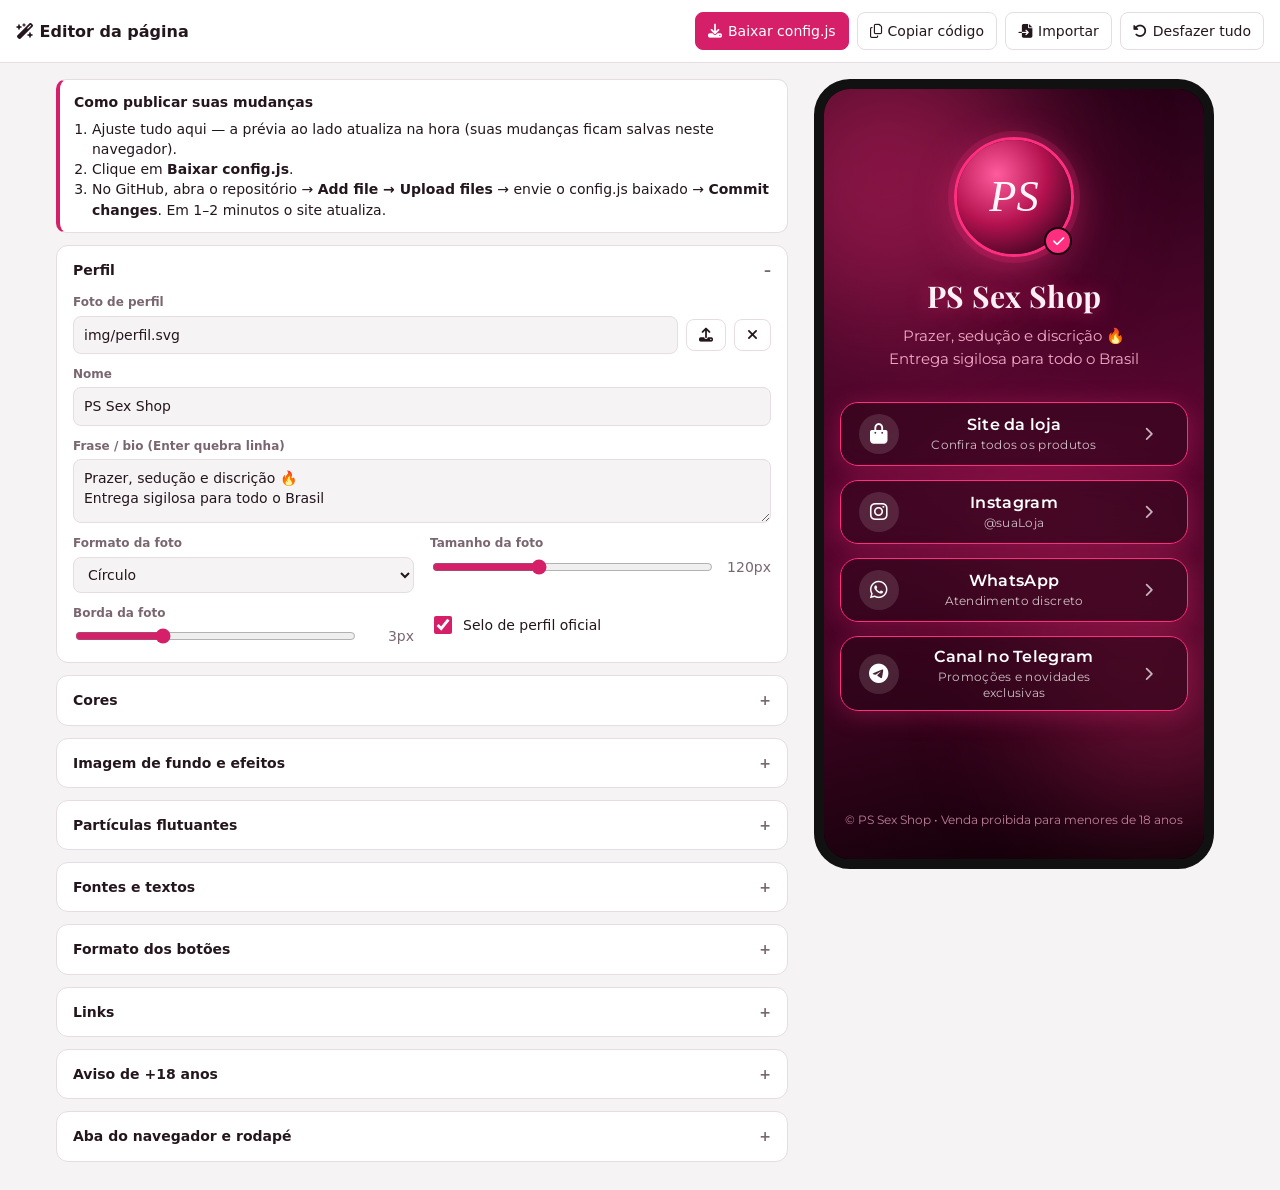
==== editor.html @ cdb6993d "Cria página de links personalizável com editor visual Página estilo link-na-bio com tema sensual: si" ====
<!doctype html>
<html lang="pt-BR">
<head>
  <meta charset="utf-8">
  <meta name="viewport" content="width=device-width, initial-scale=1">
  <meta name="robots" content="noindex">
  <title>Editor da Página de Links</title>
  <link rel="stylesheet" href="https://cdnjs.cloudflare.com/ajax/libs/font-awesome/6.5.1/css/all.min.css">
  <style>
    :root {
      --bg: #f6f3f5; --panel: #ffffff; --line: #e6dde2; --text: #24161d; --muted: #7a6670;
      --accent: #d61f69; --accent-text: #fff;
    }
    @media (prefers-color-scheme: dark) {
      :root { --bg: #140c10; --panel: #1e1418; --line: #3a2a31; --text: #f4e9ee; --muted: #b39aa6; --accent: #ff4d8d; }
    }
    * { box-sizing: border-box; }
    body { margin: 0; font: 14px/1.45 system-ui, -apple-system, Segoe UI, Roboto, sans-serif; background: var(--bg); color: var(--text); }
    header.top {
      position: sticky; top: 0; z-index: 5; display: flex; flex-wrap: wrap; gap: 8px; align-items: center;
      padding: 12px 16px; background: var(--panel); border-bottom: 1px solid var(--line);
    }
    header.top h1 { font-size: 16px; margin: 0 auto 0 0; }
    button, .btn {
      font: inherit; border: 1px solid var(--line); background: var(--panel); color: var(--text);
      padding: 8px 12px; border-radius: 8px; cursor: pointer; text-decoration: none; display: inline-flex; gap: 6px; align-items: center;
    }
    button.primary { background: var(--accent); color: var(--accent-text); border-color: var(--accent); }
    button:hover { filter: brightness(1.05); }
    .layout { display: grid; grid-template-columns: minmax(0, 1fr) 420px; gap: 16px; padding: 16px; max-width: 1200px; margin: 0 auto; }
    .preview { position: sticky; top: 76px; align-self: start; }
    .phone { width: 100%; max-width: 400px; height: calc(100vh - 110px); max-height: 820px; border: 10px solid #111; border-radius: 36px; overflow: hidden; background: #000; margin: 0 auto; }
    .phone iframe { width: 100%; height: 100%; border: 0; display: block; }
    @media (max-width: 900px) {
      .layout { grid-template-columns: 1fr; }
      .preview { position: static; order: -1; }
      .phone { height: 560px; }
    }
    details { background: var(--panel); border: 1px solid var(--line); border-radius: 12px; margin-bottom: 12px; }
    summary { padding: 14px 16px; font-weight: 600; cursor: pointer; list-style: none; display: flex; justify-content: space-between; }
    summary::after { content: "+"; color: var(--muted); }
    details[open] summary::after { content: "–"; }
    .fields { padding: 0 16px 16px; display: grid; grid-template-columns: 1fr 1fr; gap: 12px 16px; }
    .field { display: flex; flex-direction: column; gap: 4px; min-width: 0; }
    .field.full { grid-column: 1 / -1; }
    @media (max-width: 520px) { .fields { grid-template-columns: 1fr; } }
    label { font-size: 12px; color: var(--muted); font-weight: 600; }
    input[type=text], input[type=url], input[type=number], select, textarea {
      width: 100%; font: inherit; padding: 8px 10px; border-radius: 8px; border: 1px solid var(--line); background: var(--bg); color: var(--text);
    }
    textarea { min-height: 64px; resize: vertical; }
    .row { display: flex; gap: 8px; align-items: center; }
    input[type=color] { width: 44px; height: 36px; padding: 2px; border: 1px solid var(--line); border-radius: 8px; background: var(--bg); flex: 0 0 auto; }
    input[type=range] { flex: 1; accent-color: var(--accent); }
    .range-val { width: 48px; text-align: right; font-variant-numeric: tabular-nums; color: var(--muted); }
    .switch { flex-direction: row; align-items: center; gap: 8px; }
    .switch input { width: 18px; height: 18px; accent-color: var(--accent); }
    .switch label { font-size: 14px; color: var(--text); font-weight: 500; }
    .hint { font-size: 12px; color: var(--muted); }
    .hint a { color: var(--accent); }
    .link-card { grid-column: 1 / -1; border: 1px solid var(--line); border-radius: 10px; padding: 12px; display: grid; grid-template-columns: 1fr 1fr; gap: 10px 12px; }
    .link-card .head { grid-column: 1 / -1; display: flex; gap: 6px; align-items: center; }
    .link-card .head strong { margin-right: auto; }
    .link-card .head button { padding: 4px 8px; }
    @media (max-width: 520px) { .link-card { grid-template-columns: 1fr; } }
    .icon-prev { width: 36px; height: 36px; flex: 0 0 auto; display: grid; place-items: center; border-radius: 8px; background: var(--bg); border: 1px solid var(--line); font-size: 18px; overflow: hidden; }
    .icon-prev img { width: 24px; height: 24px; object-fit: contain; }
    .toast { position: fixed; bottom: 20px; left: 50%; transform: translateX(-50%); background: var(--text); color: var(--bg); padding: 10px 16px; border-radius: 8px; opacity: 0; transition: opacity .2s; pointer-events: none; z-index: 10; }
    .toast.show { opacity: 1; }
    .notice { background: var(--panel); border: 1px solid var(--line); border-left: 4px solid var(--accent); border-radius: 10px; padding: 12px 14px; margin-bottom: 12px; }
    .notice ol { margin: 6px 0 0; padding-left: 18px; }
    dialog { border: 1px solid var(--line); border-radius: 12px; background: var(--panel); color: var(--text); width: min(640px, 92vw); }
    dialog textarea { min-height: 280px; font-family: ui-monospace, monospace; font-size: 12px; }
  </style>
</head>
<body>
  <header class="top">
    <h1><i class="fa-solid fa-wand-magic-sparkles"></i> Editor da página</h1>
    <button class="primary" id="btnDownload"><i class="fa-solid fa-download"></i> Baixar config.js</button>
    <button id="btnCopy"><i class="fa-regular fa-copy"></i> Copiar código</button>
    <button id="btnImport"><i class="fa-solid fa-file-import"></i> Importar</button>
    <button id="btnReset" title="Volta para o config.js publicado"><i class="fa-solid fa-rotate-left"></i> Desfazer tudo</button>
  </header>

  <div class="layout">
    <section id="form">
      <div class="notice">
        <strong>Como publicar suas mudanças</strong>
        <ol>
          <li>Ajuste tudo aqui — a prévia ao lado atualiza na hora (suas mudanças ficam salvas neste navegador).</li>
          <li>Clique em <b>Baixar config.js</b>.</li>
          <li>No GitHub, abra o repositório → <b>Add file → Upload files</b> → envie o config.js baixado → <b>Commit changes</b>. Em 1–2 minutos o site atualiza.</li>
        </ol>
      </div>
      <div id="sections"></div>
    </section>
    <aside class="preview">
      <div class="phone"><iframe id="preview" src="index.html?preview=1" title="Pré-visualização"></iframe></div>
    </aside>
  </div>

  <dialog id="importDlg">
    <form method="dialog">
      <h3 style="margin-top:0">Importar configuração</h3>
      <p class="hint">Cole aqui o conteúdo de um config.js.</p>
      <textarea id="importText"></textarea>
      <div class="row" style="justify-content:flex-end;margin-top:10px">
        <button value="cancel">Cancelar</button>
        <button class="primary" value="ok" id="importOk">Importar</button>
      </div>
    </form>
  </dialog>

  <div class="toast" id="toast"></div>

  <datalist id="fontList">
    <option>Playfair Display</option><option>Montserrat</option><option>Poppins</option><option>Cormorant Garamond</option>
    <option>Great Vibes</option><option>Dancing Script</option><option>Parisienne</option><option>Pinyon Script</option>
    <option>Cinzel</option><option>Bodoni Moda</option><option>DM Serif Display</option><option>Abril Fatface</option>
    <option>Lora</option><option>Raleway</option><option>Lato</option><option>Inter</option><option>Nunito</option>
    <option>Josefin Sans</option><option>Quicksand</option><option>Bebas Neue</option><option>Oswald</option><option>Righteous</option>
  </datalist>
  <datalist id="iconList">
    <option value="fa-solid fa-bag-shopping">Sacola</option>
    <option value="fa-solid fa-cart-shopping">Carrinho</option>
    <option value="fa-solid fa-store">Loja</option>
    <option value="fa-solid fa-globe">Site</option>
    <option value="fa-brands fa-instagram">Instagram</option>
    <option value="fa-brands fa-whatsapp">WhatsApp</option>
    <option value="fa-brands fa-telegram">Telegram</option>
    <option value="fa-brands fa-tiktok">TikTok</option>
    <option value="fa-brands fa-facebook">Facebook</option>
    <option value="fa-brands fa-x-twitter">X / Twitter</option>
    <option value="fa-brands fa-youtube">YouTube</option>
    <option value="fa-solid fa-heart">Coração</option>
    <option value="fa-solid fa-fire">Fogo</option>
    <option value="fa-solid fa-gift">Presente</option>
    <option value="fa-solid fa-star">Estrela</option>
    <option value="fa-solid fa-crown">Coroa</option>
    <option value="fa-solid fa-gem">Diamante</option>
    <option value="fa-solid fa-tag">Etiqueta</option>
    <option value="fa-solid fa-percent">Promoção</option>
    <option value="fa-solid fa-truck-fast">Entrega</option>
    <option value="fa-solid fa-location-dot">Localização</option>
    <option value="fa-solid fa-envelope">E-mail</option>
    <option value="fa-solid fa-phone">Telefone</option>
    <option value="💋">💋</option><option value="🔥">🔥</option><option value="❤️">❤️</option><option value="✨">✨</option><option value="🍒">🍒</option>
  </datalist>

  <script src="config.js"></script>
  <script>
  (function () {
    "use strict";
    var STORAGE_KEY = "editor-pagina-links-rascunho";
    var original = JSON.parse(JSON.stringify(window.CONFIG || {}));
    var cfg = load();

    function load() {
      try {
        var saved = localStorage.getItem(STORAGE_KEY);
        if (saved) return JSON.parse(saved);
      } catch (e) {}
      return JSON.parse(JSON.stringify(original));
    }

    function save() {
      try { localStorage.setItem(STORAGE_KEY, JSON.stringify(cfg)); } catch (e) {}
    }

    // ---------- Campos de cada seção ----------
    var S = [
      { titulo: "Perfil", obj: "perfil", aberto: true, campos: [
        ["foto", "Foto de perfil", "imagem", { full: true, max: 600 }],
        ["nome", "Nome", "texto", { full: true }],
        ["subtitulo", "Frase / bio (Enter quebra linha)", "textarea", { full: true }],
        ["formatoFoto", "Formato da foto", "select", { opcoes: { circulo: "Círculo", arredondado: "Arredondado", quadrado: "Quadrado" } }],
        ["tamanhoFoto", "Tamanho da foto", "range", { min: 60, max: 220, un: "px" }],
        ["bordaFoto", "Borda da foto", "range", { min: 0, max: 10, un: "px" }],
        ["verificado", "Selo de perfil oficial", "bool"]
      ]},
      { titulo: "Cores", obj: "cores", campos: [
        ["fundoTopo", "Fundo — topo", "cor"],
        ["fundoMeio", "Fundo — meio", "cor"],
        ["fundoBase", "Fundo — base", "cor"],
        ["anguloGradiente", "Ângulo do degradê", "range", { min: 0, max: 360, un: "°" }],
        ["texto", "Texto principal", "cor"],
        ["textoSecundario", "Texto secundário", "cor"],
        ["destaque", "Cor de destaque", "cor"],
        ["botaoFundo", "Fundo dos botões", "cor"],
        ["botaoOpacidade", "Opacidade dos botões", "range", { min: 0, max: 1, passo: 0.05 }],
        ["botaoTexto", "Texto dos botões", "cor"],
        ["botaoBorda", "Borda dos botões", "cor"],
        ["botaoHover", "Botão ao tocar / passar o mouse", "cor"]
      ]},
      { titulo: "Imagem de fundo e efeitos", obj: "fundo", campos: [
        ["imagem", "Imagem de fundo (opcional)", "imagem", { full: true, max: 1400 }],
        ["escurecerImagem", "Escurecer imagem", "range", { min: 0, max: 1, passo: 0.05 }],
        ["desfoqueImagem", "Desfoque da imagem", "range", { min: 0, max: 30, un: "px" }],
        ["brilhoAnimado", "Luzes animadas no fundo", "bool"]
      ]},
      { titulo: "Partículas flutuantes", obj: "efeitos", campos: [
        ["particulas", "Mostrar partículas", "bool", { full: true }],
        ["simbolo", "Símbolo (♥, 💋, ✨, 🔥…)", "texto"],
        ["cor", "Cor (para símbolos, não emojis)", "cor"],
        ["quantidade", "Quantidade", "range", { min: 0, max: 60 }],
        ["tamanhoMaximo", "Tamanho máximo", "range", { min: 10, max: 60, un: "px" }]
      ]},
      { titulo: "Fontes e textos", obj: "fontes", campos: [
        ["titulo", "Fonte do nome", "fonte"],
        ["texto", "Fonte dos textos", "fonte"],
        ["tamanhoTitulo", "Tamanho do nome", "range", { min: 18, max: 64, un: "px" }],
        ["tamanhoSubtitulo", "Tamanho da bio", "range", { min: 10, max: 26, un: "px" }],
        ["tamanhoBotao", "Tamanho do texto do botão", "range", { min: 11, max: 26, un: "px" }],
        ["tamanhoSubtextoBotao", "Tamanho do subtexto", "range", { min: 9, max: 20, un: "px" }],
        ["pesoBotao", "Espessura do texto do botão", "range", { min: 300, max: 800, passo: 100 }],
        ["espacamentoLetras", "Espaço entre letras", "range", { min: -1, max: 4, passo: 0.1, un: "px" }],
        ["maiusculasBotao", "Botões em MAIÚSCULAS", "bool"]
      ]},
      { titulo: "Formato dos botões", obj: "botoes", campos: [
        ["estilo", "Estilo", "select", { opcoes: { vidro: "Vidro (transparente)", solido: "Sólido", contorno: "Só contorno" } }],
        ["alinhamentoTexto", "Alinhamento do texto", "select", { opcoes: { centro: "Centro", esquerda: "Esquerda" } }],
        ["arredondamento", "Arredondamento", "range", { min: 0, max: 40, un: "px" }],
        ["altura", "Altura", "range", { min: 44, max: 100, un: "px" }],
        ["espacamento", "Espaço entre botões", "range", { min: 4, max: 40, un: "px" }],
        ["larguraBorda", "Espessura da borda", "range", { min: 0, max: 5, un: "px" }],
        ["larguraMaxima", "Largura máxima da página", "range", { min: 320, max: 720, un: "px" }],
        ["brilho", "Brilho / sombra", "bool"],
        ["animacaoEntrada", "Animação ao abrir", "bool"],
        ["mostrarSeta", "Mostrar seta ›", "bool"]
      ]},
      { titulo: "Links", tipo: "links" },
      { titulo: "Aviso de +18 anos", obj: "aviso18", campos: [
        ["ativo", "Pedir confirmação de idade ao entrar", "bool", { full: true }],
        ["titulo", "Título", "texto", { full: true }],
        ["texto", "Mensagem", "textarea", { full: true }],
        ["botaoSim", "Botão confirmar", "texto"],
        ["botaoNao", "Botão sair", "texto"],
        ["linkSair", "Para onde vai quem clicar em sair", "texto", { full: true }]
      ]},
      { titulo: "Aba do navegador e rodapé", obj: null, campos: [
        ["pagina.titulo", "Título da aba", "texto", { full: true }],
        ["pagina.favicon", "Ícone da aba (favicon)", "imagem", { full: true, max: 128 }],
        ["rodape.texto", "Texto do rodapé", "texto", { full: true }],
        ["rodape.tamanho", "Tamanho do rodapé", "range", { min: 9, max: 18, un: "px" }]
      ]}
    ];

    var LINK_CAMPOS = [
      ["texto", "Texto do botão", "texto"],
      ["subtexto", "Subtexto (opcional)", "texto"],
      ["url", "Link (endereço)", "texto", { full: true }],
      ["icone", "Ícone", "icone", { full: true }],
      ["corFundo", "Cor própria do botão (opcional)", "corOpcional"],
      ["corTexto", "Cor própria do texto (opcional)", "corOpcional"],
      ["ativo", "Mostrar este botão", "bool"],
      ["destaque", "Botão pulsando (destaque)", "bool"]
    ];

    // ---------- Utilitários ----------
    function getPath(obj, path) {
      return path.split(".").reduce(function (o, k) { return o == null ? undefined : o[k]; }, obj);
    }
    function setPath(obj, path, val) {
      var keys = path.split("."), last = keys.pop();
      var target = keys.reduce(function (o, k) { if (o[k] == null) o[k] = {}; return o[k]; }, obj);
      target[last] = val;
    }
    function el(tag, attrs, html) {
      var e = document.createElement(tag);
      if (attrs) Object.keys(attrs).forEach(function (k) {
        if (k === "class") e.className = attrs[k]; else e.setAttribute(k, attrs[k]);
      });
      if (html != null) e.innerHTML = html;
      return e;
    }
    var uid = 0;

    var timer;
    function changed() {
      save();
      clearTimeout(timer);
      timer = setTimeout(sendPreview, 60);
    }
    function sendPreview() {
      var f = document.getElementById("preview");
      if (f.contentWindow) f.contentWindow.postMessage({ tipo: "config-preview", config: cfg }, "*");
    }
    document.getElementById("preview").addEventListener("load", sendPreview);

    // Reduz a imagem enviada para não deixar o site pesado
    function fileToDataURL(file, maxSize, cb) {
      var reader = new FileReader();
      reader.onload = function () {
        if (/svg|gif/.test(file.type)) return cb(reader.result);
        var img = new Image();
        img.onload = function () {
          var scale = Math.min(1, maxSize / Math.max(img.width, img.height));
          var c = document.createElement("canvas");
          c.width = Math.round(img.width * scale); c.height = Math.round(img.height * scale);
          c.getContext("2d").drawImage(img, 0, 0, c.width, c.height);
          var png = /png|webp/.test(file.type) && maxSize <= 256;
          cb(c.toDataURL(png ? "image/png" : "image/jpeg", 0.85));
        };
        img.src = reader.result;
      };
      reader.readAsDataURL(file);
    }

    function iconPreview(box, v) {
      if (!v) box.innerHTML = "";
      else if (/(^|\s)fa-/.test(v)) box.innerHTML = '<i class="' + v.replace(/"/g, "") + '"></i>';
      else if (/^(https?:|data:)|\.(png|jpe?g|gif|svg|webp)$/i.test(v)) { box.innerHTML = ""; var i = new Image(); i.src = v; box.appendChild(i); }
      else box.textContent = v;
    }

    // ---------- Construção de um campo ----------
    function buildField(target, key, label, type, opt, onChange) {
      opt = opt || {};
      var id = "f" + (++uid);
      var val = getPath(target, key);
      var wrap = el("div", { class: "field" + (opt.full ? " full" : "") + (type === "bool" ? " switch" : "") });
      function set(v) { setPath(target, key, v); (onChange || changed)(); }

      if (type === "bool") {
        var cb = el("input", { type: "checkbox", id: id });
        cb.checked = !!val;
        cb.addEventListener("change", function () { set(cb.checked); });
        wrap.appendChild(cb);
        wrap.appendChild(el("label", { for: id }, label));
        return wrap;
      }

      wrap.appendChild(el("label", { for: id }, label));
      var row = el("div", { class: "row" });
      wrap.appendChild(row);

      if (type === "texto" || type === "fonte") {
        var t = el("input", { type: "text", id: id });
        if (type === "fonte") t.setAttribute("list", "fontList");
        t.value = val == null ? "" : val;
        t.addEventListener("input", function () { set(t.value); });
        row.appendChild(t);
        if (type === "fonte") wrap.appendChild(el("div", { class: "hint" }, 'Qualquer fonte do <a href="https://fonts.google.com" target="_blank" rel="noopener">Google Fonts</a>.'));
      } else if (type === "textarea") {
        var ta = el("textarea", { id: id });
        ta.value = val || "";
        ta.addEventListener("input", function () { set(ta.value); });
        row.appendChild(ta);
      } else if (type === "select") {
        var s = el("select", { id: id });
        Object.keys(opt.opcoes).forEach(function (k) {
          var o = el("option", { value: k }, opt.opcoes[k]); if (k === val) o.selected = true; s.appendChild(o);
        });
        s.addEventListener("change", function () { set(s.value); });
        row.appendChild(s);
      } else if (type === "range") {
        var r = el("input", { type: "range", id: id, min: opt.min, max: opt.max, step: opt.passo || 1 });
        r.value = val;
        var out = el("span", { class: "range-val" }, val + (opt.un || ""));
        r.addEventListener("input", function () { out.textContent = r.value + (opt.un || ""); set(Number(r.value)); });
        row.appendChild(r); row.appendChild(out);
      } else if (type === "cor" || type === "corOpcional") {
        var c = el("input", { type: "color", id: id });
        var tx = el("input", { type: "text", placeholder: type === "corOpcional" ? "padrão" : "#000000" });
        c.value = /^#[0-9a-f]{6}$/i.test(val) ? val : "#ff2e7e";
        tx.value = val || "";
        c.addEventListener("input", function () { tx.value = c.value; set(c.value); });
        tx.addEventListener("input", function () {
          if (/^#[0-9a-f]{6}$/i.test(tx.value)) c.value = tx.value;
          set(tx.value.trim());
        });
        row.appendChild(c); row.appendChild(tx);
        if (type === "corOpcional") {
          var clr = el("button", { type: "button", title: "Usar cor padrão" }, '<i class="fa-solid fa-xmark"></i>');
          clr.addEventListener("click", function () { tx.value = ""; set(""); });
          row.appendChild(clr);
        }
      } else if (type === "imagem") {
        var it = el("input", { type: "text", id: id, placeholder: "img/foto.jpg ou https://..." });
        it.value = /^data:/.test(val || "") ? "(imagem enviada do computador)" : (val || "");
        it.addEventListener("input", function () { set(it.value.trim()); });
        var fileBtn = el("label", { class: "btn", title: "Enviar do computador/celular" }, '<i class="fa-solid fa-upload"></i>');
        var file = el("input", { type: "file", accept: "image/*", hidden: "" });
        fileBtn.appendChild(file);
        file.addEventListener("change", function () {
          if (!file.files[0]) return;
          fileToDataURL(file.files[0], opt.max || 800, function (data) {
            it.value = "(imagem enviada do computador)"; set(data); toast("Imagem carregada");
          });
        });
        var rm = el("button", { type: "button", title: "Remover" }, '<i class="fa-solid fa-xmark"></i>');
        rm.addEventListener("click", function () { it.value = ""; set(""); });
        row.appendChild(it); row.appendChild(fileBtn); row.appendChild(rm);
      } else if (type === "icone") {
        var prev = el("span", { class: "icon-prev" });
        var ic = el("input", { type: "text", id: id, list: "iconList", placeholder: "fa-brands fa-whatsapp, 🔥 ou img/icone.png" });
        ic.value = val || "";
        iconPreview(prev, ic.value);
        ic.addEventListener("input", function () { iconPreview(prev, ic.value); set(ic.value.trim()); });
        row.appendChild(prev); row.appendChild(ic);
        wrap.appendChild(el("div", { class: "hint" }, 'Escolha da lista, use um emoji ou procure mais em <a href="https://fontawesome.com/search?ic=free" target="_blank" rel="noopener">fontawesome.com</a> (copie a classe, ex.: <code>fa-solid fa-heart</code>).'));
      }
      return wrap;
    }

    // ---------- Seção de links ----------
    function buildLinks(container) {
      container.innerHTML = "";
      cfg.links = cfg.links || [];
      cfg.links.forEach(function (link, i) {
        var card = el("div", { class: "link-card" });
        var head = el("div", { class: "head" });
        head.appendChild(el("strong", null, "Botão " + (i + 1)));
        [["up", "fa-arrow-up", "Subir"], ["down", "fa-arrow-down", "Descer"], ["del", "fa-trash", "Excluir"]].forEach(function (a) {
          var b = el("button", { type: "button", title: a[2] }, '<i class="fa-solid ' + a[1] + '"></i>');
          b.addEventListener("click", function () {
            if (a[0] === "up" && i > 0) cfg.links.splice(i - 1, 0, cfg.links.splice(i, 1)[0]);
            else if (a[0] === "down" && i < cfg.links.length - 1) cfg.links.splice(i + 1, 0, cfg.links.splice(i, 1)[0]);
            else if (a[0] === "del") { if (!confirm("Excluir o botão \"" + link.texto + "\"?")) return; cfg.links.splice(i, 1); }
            else return;
            buildLinks(container); changed();
          });
          head.appendChild(b);
        });
        card.appendChild(head);
        LINK_CAMPOS.forEach(function (f) { card.appendChild(buildField(link, f[0], f[1], f[2], f[3])); });
        container.appendChild(card);
      });
      var add = el("button", { type: "button", class: "primary" }, '<i class="fa-solid fa-plus"></i> Adicionar botão');
      add.style.gridColumn = "1 / -1";
      add.addEventListener("click", function () {
        cfg.links.push({ ativo: true, texto: "Novo link", subtexto: "", url: "https://", icone: "fa-solid fa-link", destaque: false, corFundo: "", corTexto: "" });
        buildLinks(container); changed();
      });
      container.appendChild(add);
      container.appendChild(el("div", { class: "hint", style: "grid-column:1/-1" },
        "WhatsApp: <code>https://wa.me/55DDDNUMERO</code> · Instagram: <code>https://instagram.com/usuario</code> · Telegram: <code>https://t.me/canal</code>"));
    }

    function buildAll() {
      var root = document.getElementById("sections");
      root.innerHTML = "";
      S.forEach(function (sec) {
        var d = el("details");
        if (sec.aberto) d.open = true;
        d.appendChild(el("summary", null, sec.titulo));
        var fields = el("div", { class: "fields" });
        if (sec.tipo === "links") {
          buildLinks(fields);
        } else {
          var target = sec.obj ? (cfg[sec.obj] = cfg[sec.obj] || {}) : cfg;
          sec.campos.forEach(function (f) { fields.appendChild(buildField(target, f[0], f[1], f[2], f[3])); });
        }
        d.appendChild(fields);
        root.appendChild(d);
      });
    }

    // ---------- Exportar / importar ----------
    function code() {
      return "/* Configuração gerada pelo editor.html — " + new Date().toLocaleString("pt-BR") + " */\n" +
        "window.CONFIG = " + JSON.stringify(cfg, null, 2) + ";\n";
    }
    function toast(msg) {
      var t = document.getElementById("toast");
      t.textContent = msg; t.classList.add("show");
      clearTimeout(t._h); t._h = setTimeout(function () { t.classList.remove("show"); }, 2200);
    }

    document.getElementById("btnDownload").addEventListener("click", function () {
      var a = document.createElement("a");
      a.href = URL.createObjectURL(new Blob([code()], { type: "text/javascript" }));
      a.download = "config.js";
      document.body.appendChild(a); a.click(); a.remove();
      toast("config.js baixado — agora envie para o GitHub");
    });
    document.getElementById("btnCopy").addEventListener("click", function () {
      navigator.clipboard.writeText(code()).then(function () { toast("Código copiado"); }, function () { toast("Não foi possível copiar"); });
    });
    document.getElementById("btnReset").addEventListener("click", function () {
      if (!confirm("Descartar as mudanças feitas aqui e voltar ao config.js publicado?")) return;
      try { localStorage.removeItem(STORAGE_KEY); } catch (e) {}
      cfg = JSON.parse(JSON.stringify(original));
      buildAll(); sendPreview(); toast("Mudanças desfeitas");
    });
    var dlg = document.getElementById("importDlg");
    document.getElementById("btnImport").addEventListener("click", function () {
      document.getElementById("importText").value = ""; dlg.showModal();
    });
    dlg.addEventListener("close", function () {
      if (dlg.returnValue !== "ok") return;
      var txt = document.getElementById("importText").value;
      var m = txt.indexOf("{"), n = txt.lastIndexOf("}");
      try {
        // Aceita tanto JSON quanto o config.js original (com comentários)
        var obj = (new Function("return (" + txt.slice(m, n + 1) + ")"))();
        if (!obj || typeof obj !== "object") throw 0;
        cfg = obj; save(); buildAll(); sendPreview(); toast("Configuração importada");
      } catch (e) { alert("Não consegui ler esse conteúdo. Cole o arquivo config.js completo."); }
    });

    buildAll();
  })();
  </script>
</body>
</html>
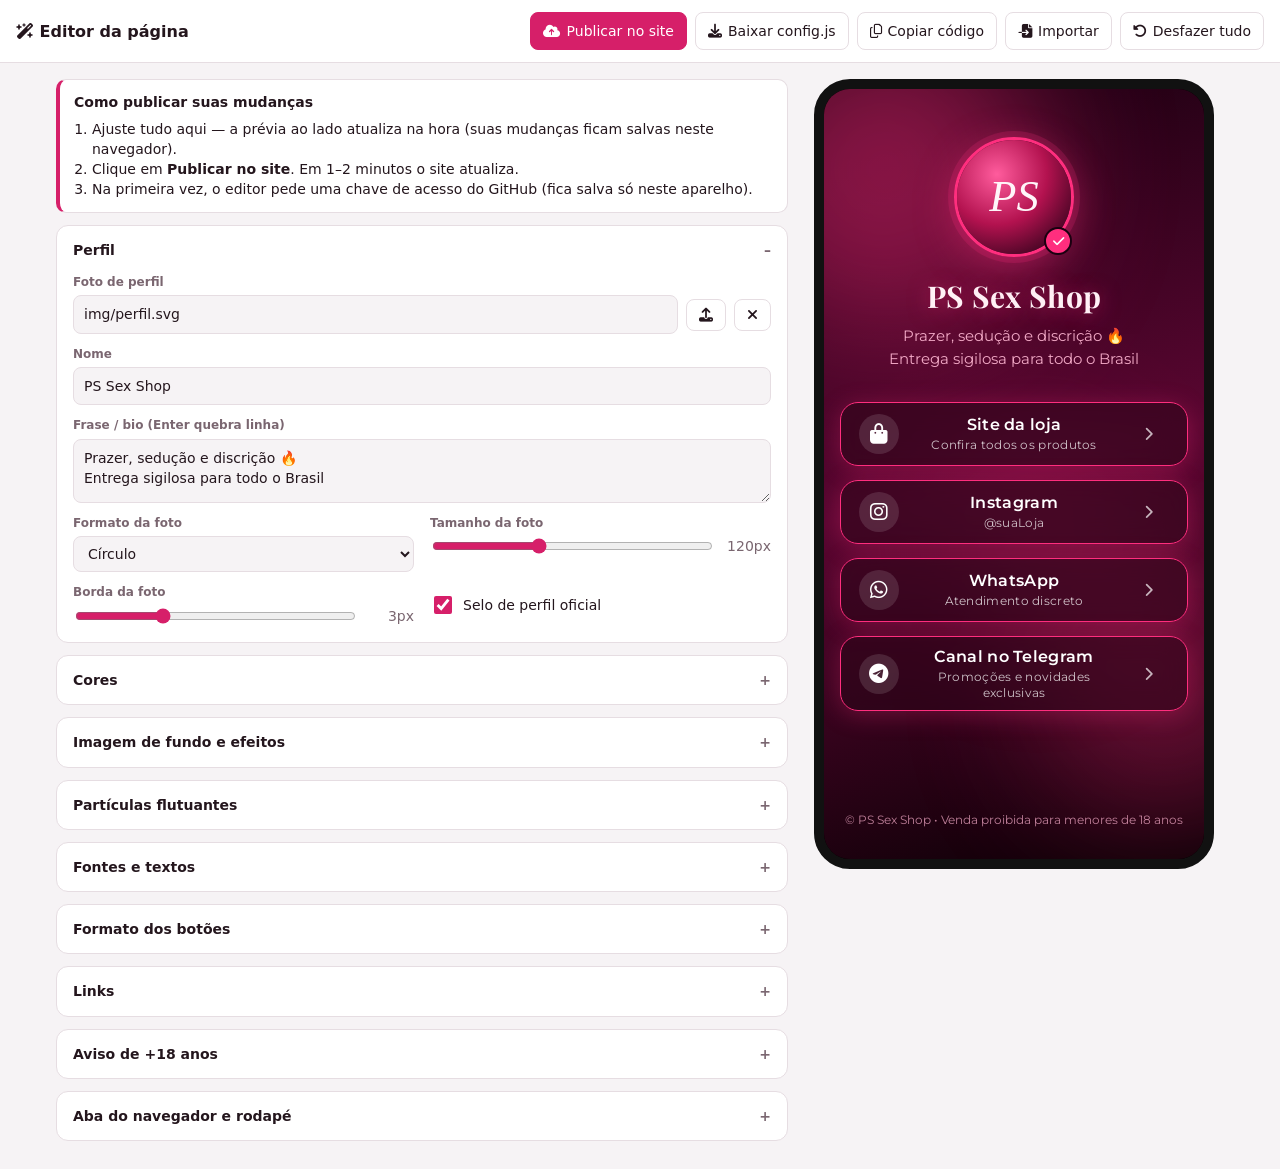
==== commit ae8e96e1: "Adiciona botão Publicar no editor e evita cache do config.js O editor salva o config.js direto no re" ====
--- a/editor.html
+++ b/editor.html
@@ -76,7 +76,8 @@
 <body>
   <header class="top">
     <h1><i class="fa-solid fa-wand-magic-sparkles"></i> Editor da página</h1>
-    <button class="primary" id="btnDownload"><i class="fa-solid fa-download"></i> Baixar config.js</button>
+    <button class="primary" id="btnPublish"><i class="fa-solid fa-cloud-arrow-up"></i> Publicar no site</button>
+    <button id="btnDownload"><i class="fa-solid fa-download"></i> Baixar config.js</button>
     <button id="btnCopy"><i class="fa-regular fa-copy"></i> Copiar código</button>
     <button id="btnImport"><i class="fa-solid fa-file-import"></i> Importar</button>
     <button id="btnReset" title="Volta para o config.js publicado"><i class="fa-solid fa-rotate-left"></i> Desfazer tudo</button>
@@ -88,8 +89,8 @@
         <strong>Como publicar suas mudanças</strong>
         <ol>
           <li>Ajuste tudo aqui — a prévia ao lado atualiza na hora (suas mudanças ficam salvas neste navegador).</li>
-          <li>Clique em <b>Baixar config.js</b>.</li>
-          <li>No GitHub, abra o repositório → <b>Add file → Upload files</b> → envie o config.js baixado → <b>Commit changes</b>. Em 1–2 minutos o site atualiza.</li>
+          <li>Clique em <b>Publicar no site</b>. Em 1–2 minutos o site atualiza.</li>
+          <li>Na primeira vez, o editor pede uma chave de acesso do GitHub (fica salva só neste aparelho).</li>
         </ol>
       </div>
       <div id="sections"></div>
@@ -107,6 +108,32 @@
       <div class="row" style="justify-content:flex-end;margin-top:10px">
         <button value="cancel">Cancelar</button>
         <button class="primary" value="ok" id="importOk">Importar</button>
+      </div>
+    </form>
+  </dialog>
+
+  <dialog id="publishDlg">
+    <form method="dialog">
+      <h3 style="margin-top:0">Publicar no site</h3>
+      <p class="hint">O editor salva o config.js direto no seu repositório do GitHub. Estes dados ficam guardados só neste navegador.</p>
+      <div class="fields" style="padding:0">
+        <div class="field"><label for="pubOwner">Usuário do GitHub</label><input type="text" id="pubOwner"></div>
+        <div class="field"><label for="pubRepo">Repositório</label><input type="text" id="pubRepo"></div>
+        <div class="field full"><label for="pubBranch">Branch publicado no GitHub Pages</label><input type="text" id="pubBranch"></div>
+        <div class="field full">
+          <label for="pubToken">Chave de acesso (token)</label>
+          <input type="text" id="pubToken" autocomplete="off" placeholder="github_pat_...">
+          <div class="hint">
+            Como criar (uma vez só): abra <a id="tokenLink" target="_blank" rel="noopener">este link do GitHub</a> →
+            em <b>Repository access</b> escolha <b>Only select repositories</b> e marque este repositório →
+            em <b>Permissions → Contents</b> escolha <b>Read and write</b> → <b>Generate token</b> → copie e cole aqui.
+          </div>
+        </div>
+      </div>
+      <p class="hint" id="pubStatus"></p>
+      <div class="row" style="justify-content:flex-end;margin-top:10px">
+        <button value="cancel">Fechar</button>
+        <button class="primary" value="ok" id="pubOk"><i class="fa-solid fa-cloud-arrow-up"></i> Publicar agora</button>
       </div>
     </form>
   </dialog>
@@ -147,7 +174,8 @@
     <option value="💋">💋</option><option value="🔥">🔥</option><option value="❤️">❤️</option><option value="✨">✨</option><option value="🍒">🍒</option>
   </datalist>
 
-  <script src="config.js"></script>
+  <!-- carrega sempre a versão mais nova do config.js -->
+  <script>document.write('<script src="config.js?v=' + Date.now() + '"><\/script>');</script>
   <script>
   (function () {
     "use strict";
@@ -499,6 +527,84 @@
       } catch (e) { alert("Não consegui ler esse conteúdo. Cole o arquivo config.js completo."); }
     });
 
+
+    // ---------- Publicar direto no GitHub ----------
+    var PUB_KEY = "editor-pagina-links-publicar";
+    var pubDlg = document.getElementById("publishDlg");
+    function pubSettings() {
+      var s = {};
+      try { s = JSON.parse(localStorage.getItem(PUB_KEY) || "{}"); } catch (e) {}
+      // No GitHub Pages o endereço é usuario.github.io/repositorio/
+      var host = location.hostname.match(/^([^.]+)\.github\.io$/i);
+      var seg = location.pathname.split("/").filter(Boolean)[0];
+      return {
+        owner: s.owner || (host ? host[1] : "jonathbg-del"),
+        repo: s.repo || (host && seg && !/\.html$/.test(seg) ? seg : "Pagina-de-links"),
+        branch: s.branch || "ccr-97d5effa-nc0xmi",
+        token: s.token || ""
+      };
+    }
+    function b64(str) {
+      var bytes = new TextEncoder().encode(str), bin = "";
+      for (var i = 0; i < bytes.length; i += 0x8000) bin += String.fromCharCode.apply(null, bytes.subarray(i, i + 0x8000));
+      return btoa(bin);
+    }
+    function api(s, method, body) {
+      var url = "https://api.github.com/repos/" + encodeURIComponent(s.owner) + "/" + encodeURIComponent(s.repo) +
+        "/contents/config.js" + (method === "GET" ? "?ref=" + encodeURIComponent(s.branch) : "");
+      return fetch(url, {
+        method: method,
+        headers: { "Authorization": "Bearer " + s.token, "Accept": "application/vnd.github+json" },
+        body: body ? JSON.stringify(body) : undefined,
+        cache: "no-store"
+      }).then(function (r) {
+        return r.json().catch(function () { return {}; }).then(function (j) { return { ok: r.ok, status: r.status, json: j }; });
+      });
+    }
+    document.getElementById("btnPublish").addEventListener("click", function () {
+      var s = pubSettings();
+      document.getElementById("pubOwner").value = s.owner;
+      document.getElementById("pubRepo").value = s.repo;
+      document.getElementById("pubBranch").value = s.branch;
+      document.getElementById("pubToken").value = s.token;
+      document.getElementById("tokenLink").href = "https://github.com/settings/personal-access-tokens/new?name=" +
+        encodeURIComponent("Editor pagina de links") + "&contents=write";
+      document.getElementById("pubStatus").textContent = "";
+      pubDlg.showModal();
+    });
+    document.getElementById("pubOk").addEventListener("click", function (ev) {
+      ev.preventDefault();
+      var s = {
+        owner: document.getElementById("pubOwner").value.trim(),
+        repo: document.getElementById("pubRepo").value.trim(),
+        branch: document.getElementById("pubBranch").value.trim(),
+        token: document.getElementById("pubToken").value.trim()
+      };
+      var status = document.getElementById("pubStatus"), btn = this;
+      if (!s.owner || !s.repo || !s.branch || !s.token) { status.textContent = "Preencha todos os campos."; return; }
+      try { localStorage.setItem(PUB_KEY, JSON.stringify(s)); } catch (e) {}
+      btn.disabled = true; status.textContent = "Publicando…";
+      api(s, "GET").then(function (cur) {
+        if (!cur.ok && cur.status !== 404) throw cur;
+        return api(s, "PUT", {
+          message: "Atualiza a página pelo editor",
+          content: b64(code()),
+          branch: s.branch,
+          sha: cur.ok ? cur.json.sha : undefined
+        });
+      }).then(function (res) {
+        if (!res.ok) throw res;
+        status.textContent = "Publicado! O site atualiza em 1–2 minutos (se não aparecer, recarregue a página).";
+        toast("Publicado no site");
+      }).catch(function (err) {
+        var st = err && err.status;
+        status.textContent = st === 401 ? "Chave de acesso inválida ou vencida. Crie uma nova." :
+          st === 403 || st === 404 ? "Sem permissão. Confira usuário, repositório e se a chave tem Contents: Read and write para este repositório." :
+          st === 422 ? "O GitHub recusou o arquivo (" + ((err.json && err.json.message) || "erro") + "). Confira o nome do branch." :
+          "Não foi possível publicar. Verifique a internet e tente de novo.";
+      }).then(function () { btn.disabled = false; });
+    });
+
     buildAll();
   })();
   </script>
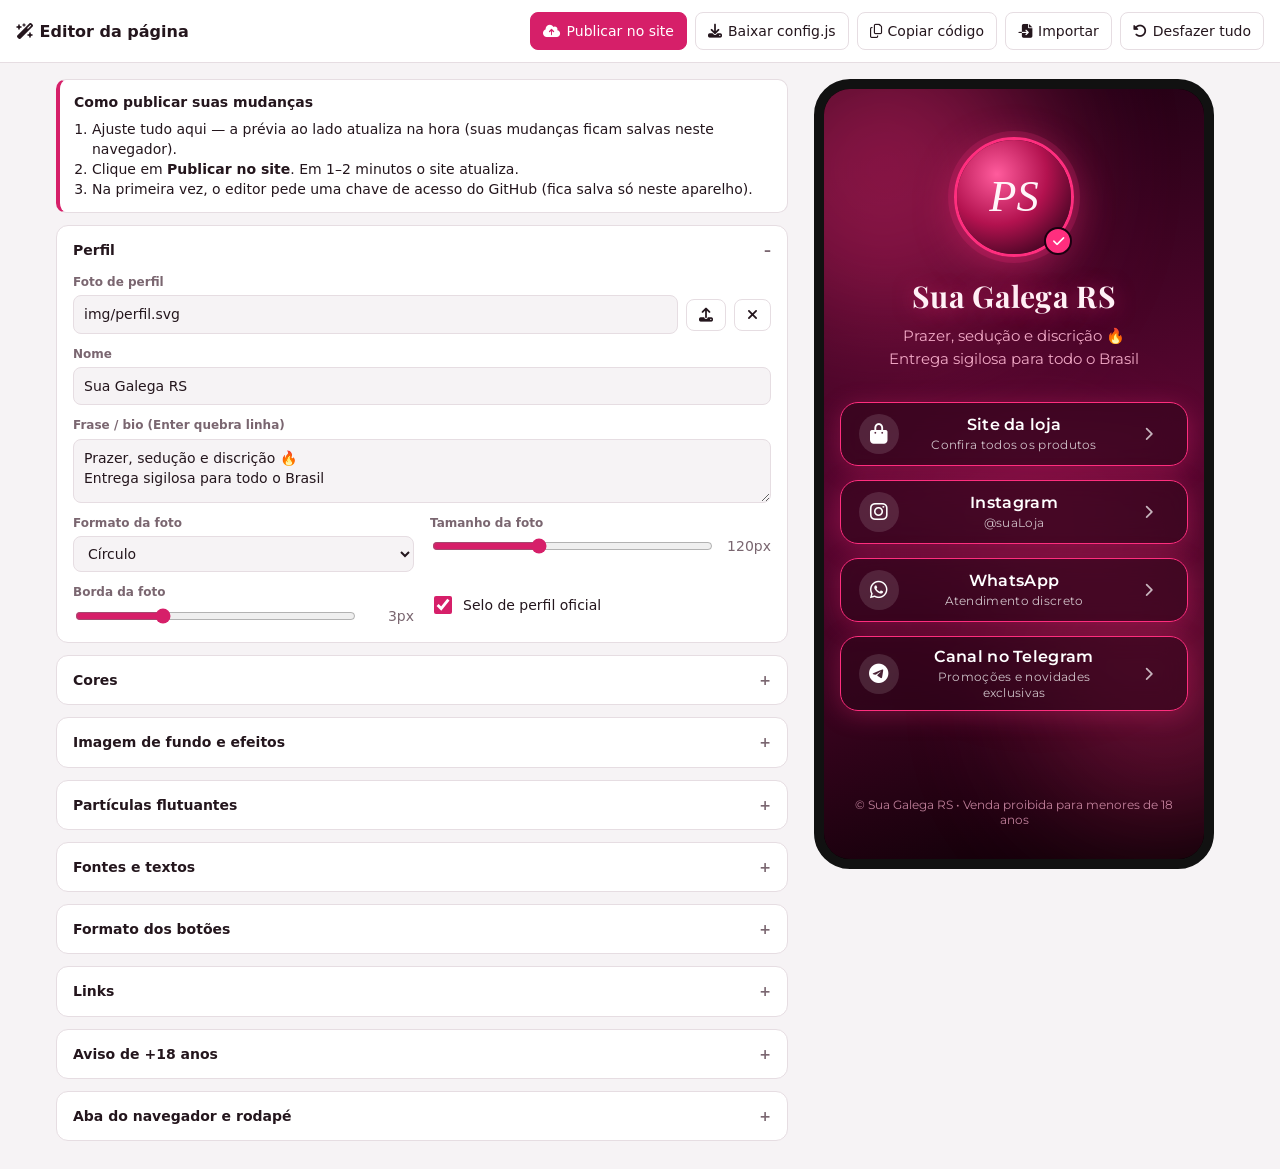
==== commit 6500516e: "Editor: chave clássica pré-preenchida e mensagem de erro do GitHub O token fine-grained confundia na" ====
--- a/editor.html
+++ b/editor.html
@@ -124,9 +124,9 @@
           <label for="pubToken">Chave de acesso (token)</label>
           <input type="text" id="pubToken" autocomplete="off" placeholder="github_pat_...">
           <div class="hint">
-            Como criar (uma vez só): abra <a id="tokenLink" target="_blank" rel="noopener">este link do GitHub</a> →
-            em <b>Repository access</b> escolha <b>Only select repositories</b> e marque este repositório →
-            em <b>Permissions → Contents</b> escolha <b>Read and write</b> → <b>Generate token</b> → copie e cole aqui.
+            Como criar (uma vez só): abra <a id="tokenLink" target="_blank" rel="noopener">este link do GitHub</a>
+            (já vem preenchido) → em <b>Expiration</b> escolha <b>No expiration</b> → confira se <b>public_repo</b> está marcado →
+            role até o fim e clique em <b>Generate token</b> → copie o código (começa com <code>ghp_</code>) e cole aqui.
           </div>
         </div>
       </div>
@@ -567,8 +567,8 @@
       document.getElementById("pubRepo").value = s.repo;
       document.getElementById("pubBranch").value = s.branch;
       document.getElementById("pubToken").value = s.token;
-      document.getElementById("tokenLink").href = "https://github.com/settings/personal-access-tokens/new?name=" +
-        encodeURIComponent("Editor pagina de links") + "&contents=write";
+      document.getElementById("tokenLink").href = "https://github.com/settings/tokens/new?scopes=public_repo&description=" +
+        encodeURIComponent("Editor pagina de links");
       document.getElementById("pubStatus").textContent = "";
       pubDlg.showModal();
     });
@@ -598,10 +598,11 @@
         toast("Publicado no site");
       }).catch(function (err) {
         var st = err && err.status;
-        status.textContent = st === 401 ? "Chave de acesso inválida ou vencida. Crie uma nova." :
-          st === 403 || st === 404 ? "Sem permissão. Confira usuário, repositório e se a chave tem Contents: Read and write para este repositório." :
-          st === 422 ? "O GitHub recusou o arquivo (" + ((err.json && err.json.message) || "erro") + "). Confira o nome do branch." :
-          "Não foi possível publicar. Verifique a internet e tente de novo.";
+        var detalhe = st ? " [GitHub " + st + ": " + ((err.json && err.json.message) || "sem mensagem") + "]" : "";
+        status.textContent = (st === 401 ? "Chave de acesso inválida ou vencida. Crie uma nova." :
+          st === 403 || st === 404 ? "Sem permissão para gravar. Crie a chave pelo link abaixo (com public_repo marcado) e cole de novo." :
+          st === 409 || st === 422 ? "O GitHub recusou o arquivo. Confira o nome do branch." :
+          "Não foi possível publicar. Verifique a internet e tente de novo.") + detalhe;
       }).then(function () { btn.disabled = false; });
     });
 
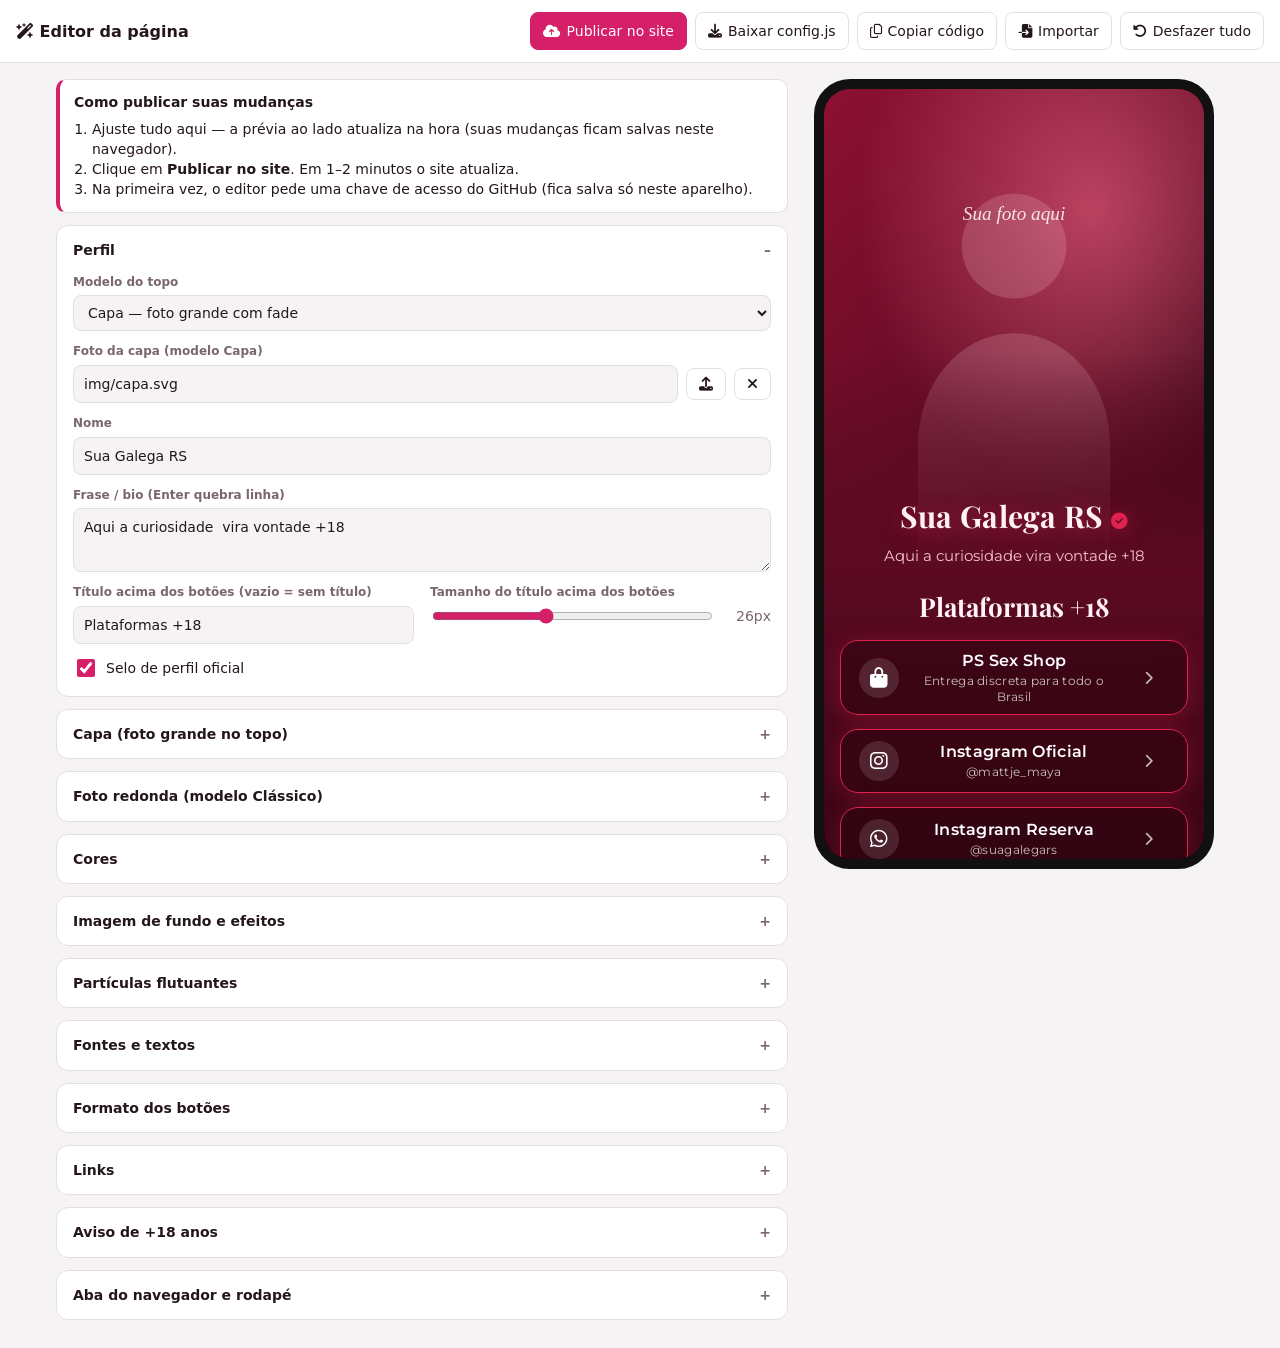
==== commit 4fd5e127: "Adiciona modelo de topo Capa com foto grande e fade Foto de capa ocupando o topo, com degradê para a" ====
--- a/editor.html
+++ b/editor.html
@@ -186,9 +186,19 @@
     function load() {
       try {
         var saved = localStorage.getItem(STORAGE_KEY);
-        if (saved) return JSON.parse(saved);
+        // Rascunho antigo + opções novas que ele ainda não tinha
+        if (saved) return fillMissing(JSON.parse(saved), original);
       } catch (e) {}
       return JSON.parse(JSON.stringify(original));
+    }
+
+    function fillMissing(obj, defaults) {
+      Object.keys(defaults).forEach(function (k) {
+        var d = defaults[k];
+        if (obj[k] === undefined) obj[k] = JSON.parse(JSON.stringify(d));
+        else if (d && typeof d === "object" && !Array.isArray(d) && obj[k] && typeof obj[k] === "object") fillMissing(obj[k], d);
+      });
+      return obj;
     }
 
     function save() {
@@ -198,13 +208,27 @@
     // ---------- Campos de cada seção ----------
     var S = [
       { titulo: "Perfil", obj: "perfil", aberto: true, campos: [
-        ["foto", "Foto de perfil", "imagem", { full: true, max: 600 }],
+        ["layout", "Modelo do topo", "select", { full: true, opcoes: { capa: "Capa — foto grande com fade", classico: "Clássico — foto redonda" } }],
+        ["fotoCapa", "Foto da capa (modelo Capa)", "imagem", { full: true, max: 1200 }],
         ["nome", "Nome", "texto", { full: true }],
         ["subtitulo", "Frase / bio (Enter quebra linha)", "textarea", { full: true }],
+        ["tituloSecao", "Título acima dos botões (vazio = sem título)", "texto"],
+        ["tamanhoTituloSecao", "Tamanho do título acima dos botões", "range", { min: 14, max: 44, un: "px", padrao: 26 }],
+        ["verificado", "Selo de perfil oficial", "bool"]
+      ]},
+      { titulo: "Capa (foto grande no topo)", obj: "perfil", campos: [
+        ["alturaCapa", "Altura da foto", "range", { min: 240, max: 800, un: "px", padrao: 480 }],
+        ["posicaoFotoCapa", "Parte da foto que aparece", "select", { opcoes: { topo: "Topo (rosto)", centro: "Centro", baixo: "Baixo" }, padrao: "topo" }],
+        ["tamanhoFade", "Tamanho do fade na cor do fundo", "range", { min: 10, max: 100, un: "%", padrao: 45 }],
+        ["subirTexto", "Subir o nome sobre a foto", "range", { min: 0, max: 200, un: "px", padrao: 70 }],
+        ["fotoPerfilNaCapa", "Mostrar também a foto redonda", "bool"],
+        ["__dica", "A cor do fade é a cor “Fundo — topo” da seção Cores.", "dica", { full: true }]
+      ]},
+      { titulo: "Foto redonda (modelo Clássico)", obj: "perfil", campos: [
+        ["foto", "Foto de perfil", "imagem", { full: true, max: 600 }],
         ["formatoFoto", "Formato da foto", "select", { opcoes: { circulo: "Círculo", arredondado: "Arredondado", quadrado: "Quadrado" } }],
         ["tamanhoFoto", "Tamanho da foto", "range", { min: 60, max: 220, un: "px" }],
-        ["bordaFoto", "Borda da foto", "range", { min: 0, max: 10, un: "px" }],
-        ["verificado", "Selo de perfil oficial", "bool"]
+        ["bordaFoto", "Borda da foto", "range", { min: 0, max: 10, un: "px" }]
       ]},
       { titulo: "Cores", obj: "cores", campos: [
         ["fundoTopo", "Fundo — topo", "cor"],
@@ -345,7 +369,9 @@
     function buildField(target, key, label, type, opt, onChange) {
       opt = opt || {};
       var id = "f" + (++uid);
+      if (type === "dica") return el("div", { class: "hint" + (opt.full ? " full" : "") }, label);
       var val = getPath(target, key);
+      if (val === undefined && opt.padrao !== undefined) { val = opt.padrao; setPath(target, key, val); }
       var wrap = el("div", { class: "field" + (opt.full ? " full" : "") + (type === "bool" ? " switch" : "") });
       function set(v) { setPath(target, key, v); (onChange || changed)(); }
 
